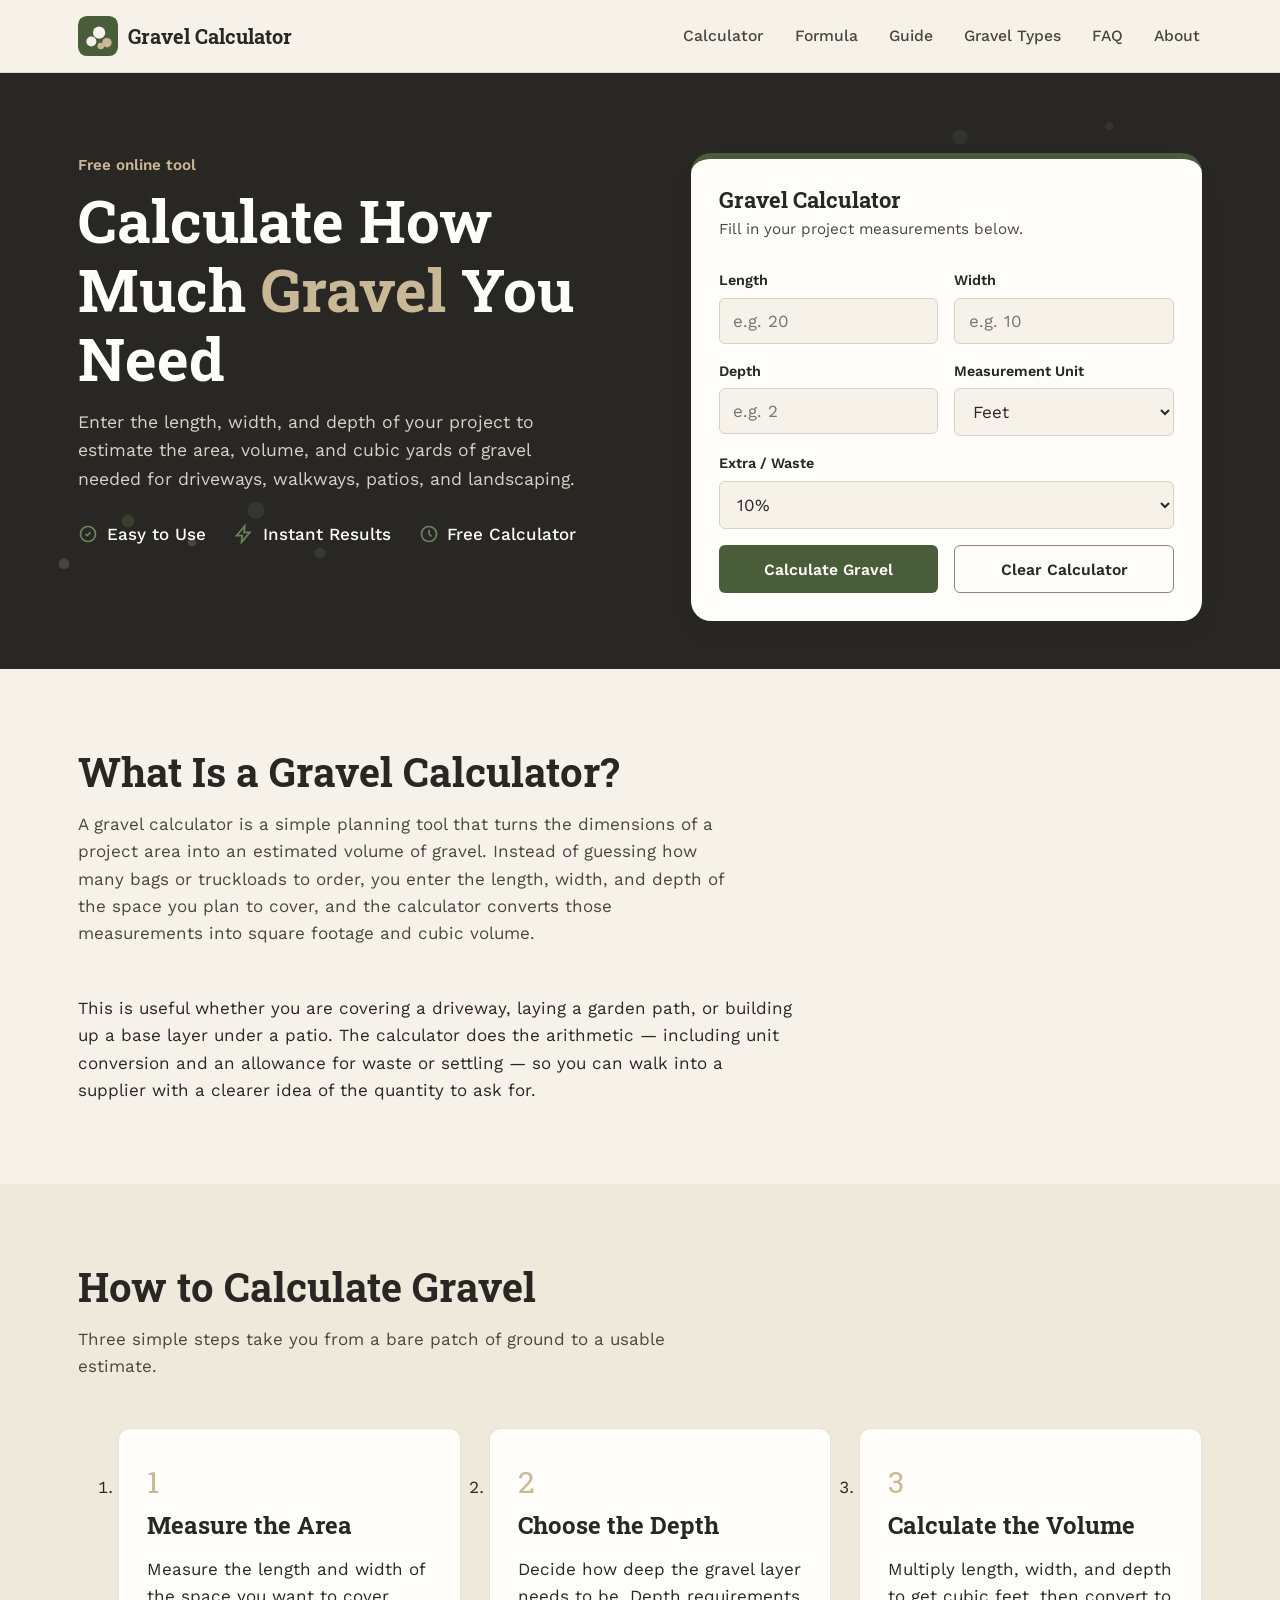
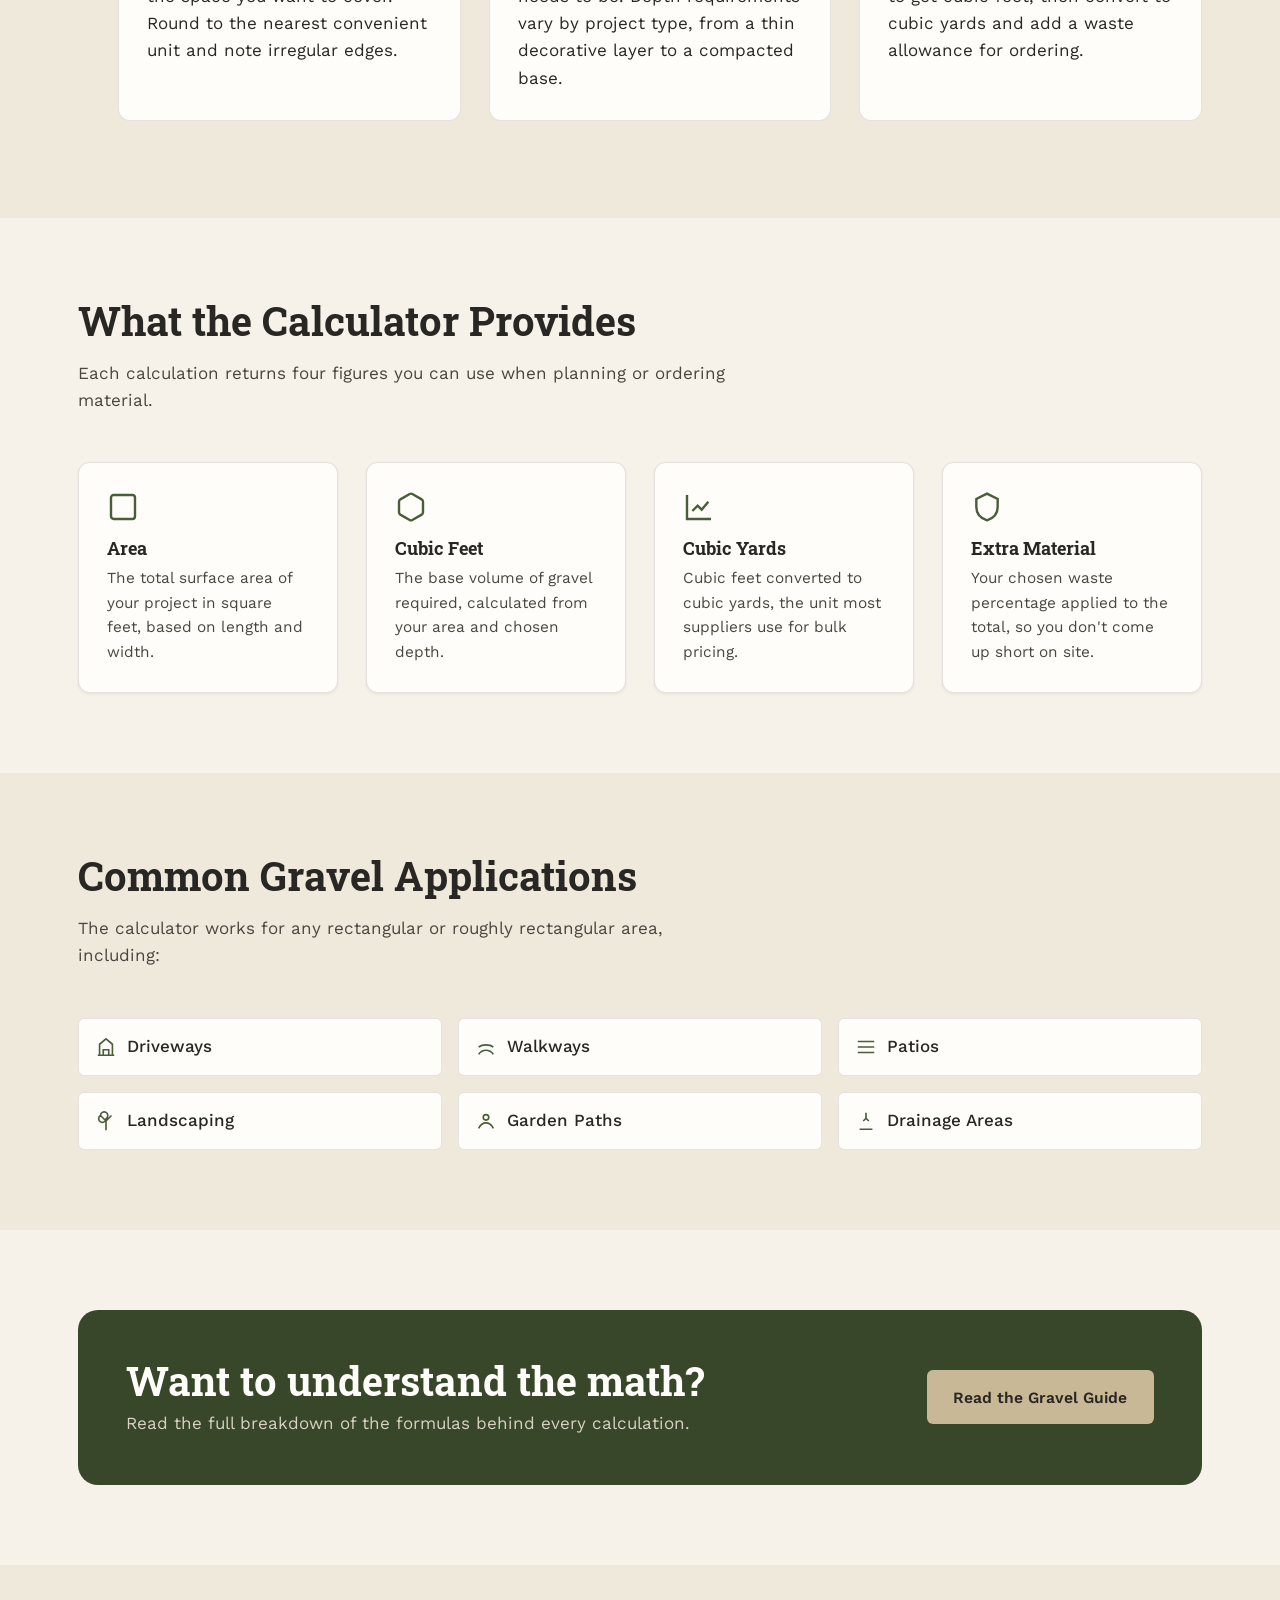
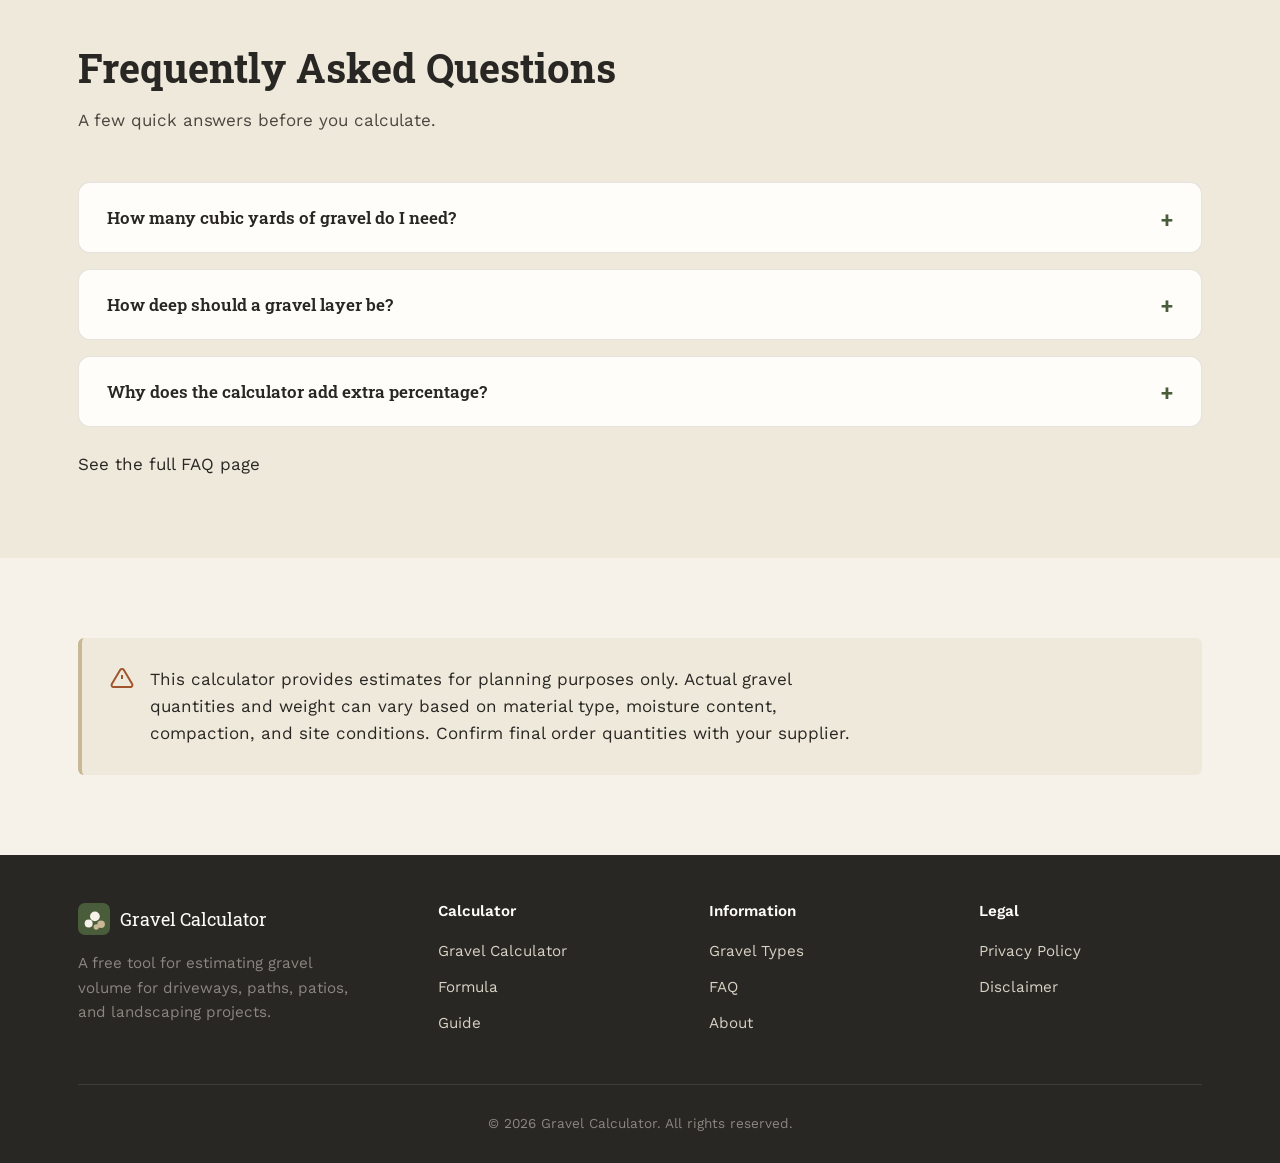
==== index.html @ 1d18faf7 "Fix website deployment" ====
<!DOCTYPE html>
<html lang="en">
<head>
  <meta charset="UTF-8">
  <meta name="viewport" content="width=device-width, initial-scale=1.0">
  <title>Gravel Calculator — Estimate Gravel Volume for Any Project</title>
  <meta name="description" content="Free online gravel calculator. Enter length, width, and depth to estimate area, cubic feet, and cubic yards of gravel needed for driveways, paths, and patios.">
  <meta name="robots" content="index, follow">
  <link rel="canonical" href="https://YOURDOMAIN.com/">
  <link rel="icon" type="image/svg+xml" href="assets/favicon.svg">
  <link rel="icon" type="image/png" href="assets/favicon.png">
  <meta property="og:type" content="website">
  <meta property="og:title" content="Gravel Calculator — Estimate Gravel Volume for Any Project">
  <meta property="og:description" content="Free online gravel calculator. Estimate area, cubic feet, and cubic yards of gravel needed for your project in seconds.">
  <meta property="og:url" content="https://YOURDOMAIN.com/">
  <link rel="preconnect" href="https://fonts.googleapis.com">
  <link href="https://fonts.googleapis.com/css2?family=Roboto+Slab:wght@400;700&family=Work+Sans:wght@400;500;600;700&display=swap" rel="stylesheet">
  <link rel="stylesheet" href="style.css">
</head>
<body>
  <a class="skip-link" href="#main">Skip to content</a>

  <header class="site-header">
    <div class="container">
      <a class="brand" href="index.html">
        <img src="assets/logo.svg" alt="" width="40" height="40">
        Gravel Calculator
      </a>
      <button class="nav-toggle" type="button" aria-expanded="false" aria-controls="main-nav" aria-label="Toggle navigation menu">
        <svg viewBox="0 0 24 24" fill="none" stroke="currentColor" stroke-width="2" stroke-linecap="round"><line x1="3" y1="6" x2="21" y2="6"/><line x1="3" y1="12" x2="21" y2="12"/><line x1="3" y1="18" x2="21" y2="18"/></svg>
      </button>
      <nav class="main-nav" id="main-nav" aria-label="Primary">
        <ul>
          <li><a href="index.html#calculator">Calculator</a></li>
          <li><a href="gravel-formula.html">Formula</a></li>
          <li><a href="gravel-guide.html">Guide</a></li>
          <li><a href="gravel-types.html">Gravel Types</a></li>
          <li><a href="faq.html">FAQ</a></li>
          <li><a href="about.html">About</a></li>
        </ul>
      </nav>
    </div>
  </header>

  <main id="main">
    <section class="hero" id="calculator">
      <svg class="hero-texture" viewBox="0 0 1200 500" preserveAspectRatio="xMidYMid slice" aria-hidden="true">
        <circle cx="120" cy="420" r="6" fill="#6d8459" opacity="0.5"/>
        <circle cx="180" cy="440" r="4" fill="#c9b896" opacity="0.4"/>
        <circle cx="240" cy="410" r="8" fill="#6d8459" opacity="0.35"/>
        <circle cx="60" cy="460" r="5" fill="#c9b896" opacity="0.4"/>
        <circle cx="300" cy="450" r="5" fill="#6d8459" opacity="0.4"/>
        <circle cx="900" cy="60" r="7" fill="#6d8459" opacity="0.3"/>
        <circle cx="960" cy="90" r="5" fill="#c9b896" opacity="0.35"/>
        <circle cx="1040" cy="50" r="4" fill="#6d8459" opacity="0.3"/>
        <circle cx="1100" cy="100" r="6" fill="#c9b896" opacity="0.3"/>
      </svg>
      <div class="container">
        <div class="hero-content">
          <p class="hero-eyebrow">Free online tool</p>
          <h1>Calculate How Much <span>Gravel</span> You Need</h1>
          <p class="hero-lede">Enter the length, width, and depth of your project to estimate the area, volume, and cubic yards of gravel needed for driveways, walkways, patios, and landscaping.</p>
          <ul class="hero-benefits">
            <li><svg viewBox="0 0 24 24" fill="none" stroke="currentColor" stroke-width="2"><path d="M9 12l2 2 4-4"/><circle cx="12" cy="12" r="9"/></svg> Easy to Use</li>
            <li><svg viewBox="0 0 24 24" fill="none" stroke="currentColor" stroke-width="2"><path d="M13 2 3 14h7l-1 8 10-12h-7l1-8z"/></svg> Instant Results</li>
            <li><svg viewBox="0 0 24 24" fill="none" stroke="currentColor" stroke-width="2"><circle cx="12" cy="12" r="9"/><path d="M12 7v5l3 3"/></svg> Free Calculator</li>
          </ul>
        </div>

        <div class="calc-card">
          <h2>Gravel Calculator</h2>
          <p class="calc-sub">Fill in your project measurements below.</p>
          <form id="gravel-calculator-form" novalidate>
            <div class="field-row">
              <div class="field">
                <label for="length">Length</label>
                <input type="number" id="length" name="length" step="any" min="0" placeholder="e.g. 20" required>
              </div>
              <div class="field">
                <label for="width">Width</label>
                <input type="number" id="width" name="width" step="any" min="0" placeholder="e.g. 10" required>
              </div>
            </div>
            <div class="field-row">
              <div class="field">
                <label for="depth">Depth</label>
                <input type="number" id="depth" name="depth" step="any" min="0" placeholder="e.g. 2" required>
              </div>
              <div class="field">
                <label for="unit">Measurement Unit</label>
                <select id="unit" name="unit">
                  <option value="feet">Feet</option>
                  <option value="meters">Meters</option>
                  <option value="inches">Inches</option>
                  <option value="centimeters">Centimeters</option>
                </select>
              </div>
            </div>
            <div class="field">
              <label for="waste">Extra / Waste</label>
              <select id="waste" name="waste">
                <option value="0">0%</option>
                <option value="5">5%</option>
                <option value="10" selected>10%</option>
                <option value="15">15%</option>
                <option value="20">20%</option>
              </select>
            </div>

            <div class="calc-actions">
              <button type="submit" class="btn btn-primary">Calculate Gravel</button>
              <button type="button" id="calc-reset" class="btn btn-secondary">Clear Calculator</button>
            </div>

            <p class="calc-error" id="calc-error" role="alert" hidden></p>

            <div class="calc-results" id="calc-results" hidden>
              <div class="results-grid">
                <div class="result-item">
                  <span class="result-label">Area</span>
                  <span class="result-value" id="result-area">—</span>
                </div>
                <div class="result-item">
                  <span class="result-label">Cubic Feet (adjusted)</span>
                  <span class="result-value" id="result-cubic-feet">—</span>
                </div>
                <div class="result-item">
                  <span class="result-label">Cubic Yards (adjusted)</span>
                  <span class="result-value" id="result-cubic-yards">—</span>
                </div>
                <div class="result-item">
                  <span class="result-label">Extra Added</span>
                  <span class="result-value" id="result-waste">—</span>
                </div>
              </div>
              <p class="calc-note">These figures are estimates. Actual gravel volume and weight vary by material type, moisture, and compaction. Depth conversions use the depth value entered above.</p>
            </div>
          </form>
        </div>
      </div>
    </section>

    <section class="section">
      <div class="container">
        <div class="section-head">
          <h2>What Is a Gravel Calculator?</h2>
          <p>A gravel calculator is a simple planning tool that turns the dimensions of a project area into an estimated volume of gravel. Instead of guessing how many bags or truckloads to order, you enter the length, width, and depth of the space you plan to cover, and the calculator converts those measurements into square footage and cubic volume.</p>
        </div>
        <p>This is useful whether you are covering a driveway, laying a garden path, or building up a base layer under a patio. The calculator does the arithmetic — including unit conversion and an allowance for waste or settling — so you can walk into a supplier with a clearer idea of the quantity to ask for.</p>
      </div>
    </section>

    <section class="section section-alt">
      <div class="container">
        <div class="section-head">
          <h2>How to Calculate Gravel</h2>
          <p>Three simple steps take you from a bare patch of ground to a usable estimate.</p>
        </div>
        <ol class="steps-list">
          <li class="step-item">
            <span class="step-number">1</span>
            <h3>Measure the Area</h3>
            <p>Measure the length and width of the space you want to cover. Round to the nearest convenient unit and note irregular edges.</p>
          </li>
          <li class="step-item">
            <span class="step-number">2</span>
            <h3>Choose the Depth</h3>
            <p>Decide how deep the gravel layer needs to be. Depth requirements vary by project type, from a thin decorative layer to a compacted base.</p>
          </li>
          <li class="step-item">
            <span class="step-number">3</span>
            <h3>Calculate the Volume</h3>
            <p>Multiply length, width, and depth to get cubic feet, then convert to cubic yards and add a waste allowance for ordering.</p>
          </li>
        </ol>
      </div>
    </section>

    <section class="section">
      <div class="container">
        <div class="section-head">
          <h2>What the Calculator Provides</h2>
          <p>Each calculation returns four figures you can use when planning or ordering material.</p>
        </div>
        <div class="card-grid">
          <div class="info-card">
            <svg viewBox="0 0 24 24" fill="none" stroke="currentColor" stroke-width="1.8"><rect x="3" y="3" width="18" height="18" rx="2"/></svg>
            <h3>Area</h3>
            <p>The total surface area of your project in square feet, based on length and width.</p>
          </div>
          <div class="info-card">
            <svg viewBox="0 0 24 24" fill="none" stroke="currentColor" stroke-width="1.8"><path d="M21 16V8a2 2 0 0 0-1-1.73l-7-4a2 2 0 0 0-2 0l-7 4A2 2 0 0 0 3 8v8a2 2 0 0 0 1 1.73l7 4a2 2 0 0 0 2 0l7-4A2 2 0 0 0 21 16z"/></svg>
            <h3>Cubic Feet</h3>
            <p>The base volume of gravel required, calculated from your area and chosen depth.</p>
          </div>
          <div class="info-card">
            <svg viewBox="0 0 24 24" fill="none" stroke="currentColor" stroke-width="1.8"><path d="M3 3v18h18"/><path d="M7 15l4-4 3 3 5-6"/></svg>
            <h3>Cubic Yards</h3>
            <p>Cubic feet converted to cubic yards, the unit most suppliers use for bulk pricing.</p>
          </div>
          <div class="info-card">
            <svg viewBox="0 0 24 24" fill="none" stroke="currentColor" stroke-width="1.8"><path d="M12 2 4 6v6c0 5 3.5 8.5 8 10 4.5-1.5 8-5 8-10V6l-8-4z"/></svg>
            <h3>Extra Material</h3>
            <p>Your chosen waste percentage applied to the total, so you don't come up short on site.</p>
          </div>
        </div>
      </div>
    </section>

    <section class="section section-alt">
      <div class="container">
        <div class="section-head">
          <h2>Common Gravel Applications</h2>
          <p>The calculator works for any rectangular or roughly rectangular area, including:</p>
        </div>
        <ul class="applications-list">
          <li><svg viewBox="0 0 24 24" fill="none" stroke="currentColor" stroke-width="1.8"><path d="M3 21h18M5 21V9l7-6 7 6v12M9 21v-6h6v6"/></svg> Driveways</li>
          <li><svg viewBox="0 0 24 24" fill="none" stroke="currentColor" stroke-width="1.8"><path d="M4 20c4-6 12-6 16 0M4 12c4-3 12-3 16 0"/></svg> Walkways</li>
          <li><svg viewBox="0 0 24 24" fill="none" stroke="currentColor" stroke-width="1.8"><path d="M3 12h18M3 6h18M3 18h18"/></svg> Patios</li>
          <li><svg viewBox="0 0 24 24" fill="none" stroke="currentColor" stroke-width="1.8"><path d="M12 22V12M12 12 6 6M12 12l6-6M6 6a4 4 0 1 1 6 3.5A4 4 0 1 1 6 6z"/></svg> Landscaping</li>
          <li><svg viewBox="0 0 24 24" fill="none" stroke="currentColor" stroke-width="1.8"><path d="M4 20c4-8 12-8 16 0"/><circle cx="12" cy="8" r="3"/></svg> Garden Paths</li>
          <li><svg viewBox="0 0 24 24" fill="none" stroke="currentColor" stroke-width="1.8"><path d="M12 3v6m0 0-3 3m3-3 3 3M5 21h14"/></svg> Drainage Areas</li>
        </ul>
      </div>
    </section>

    <section class="section">
      <div class="container">
        <div class="cta-banner">
          <div>
            <h2>Want to understand the math?</h2>
            <p>Read the full breakdown of the formulas behind every calculation.</p>
          </div>
          <a class="btn btn-primary" href="gravel-guide.html">Read the Gravel Guide</a>
        </div>
      </div>
    </section>

    <section class="section section-alt">
      <div class="container">
        <div class="section-head">
          <h2>Frequently Asked Questions</h2>
          <p>A few quick answers before you calculate.</p>
        </div>
        <div class="faq-list">
          <details class="faq-item">
            <summary>How many cubic yards of gravel do I need?</summary>
            <p>Multiply the length, width, and depth of your area in feet to get cubic feet, then divide by 27. The calculator above does this automatically.</p>
          </details>
          <details class="faq-item">
            <summary>How deep should a gravel layer be?</summary>
            <p>Depth depends on the project — decorative beds are often shallow, while driveways and bases are typically deeper. Enter your planned depth into the calculator.</p>
          </details>
          <details class="faq-item">
            <summary>Why does the calculator add extra percentage?</summary>
            <p>Gravel settles and compacts over time, and some material is lost during spreading. A waste allowance helps you avoid ordering short.</p>
          </details>
        </div>
        <p style="margin-top:1.5rem;"><a href="faq.html">See the full FAQ page</a></p>
      </div>
    </section>

    <section class="section">
      <div class="container">
        <div class="notice">
          <svg viewBox="0 0 24 24" fill="none" stroke="currentColor" stroke-width="2"><path d="M12 9v4m0 4h.01M10.29 3.86 1.82 18a2 2 0 0 0 1.71 3h16.94a2 2 0 0 0 1.71-3L13.71 3.86a2 2 0 0 0-3.42 0z"/></svg>
          <p>This calculator provides estimates for planning purposes only. Actual gravel quantities and weight can vary based on material type, moisture content, compaction, and site conditions. Confirm final order quantities with your supplier.</p>
        </div>
      </div>
    </section>
  </main>

  <footer class="site-footer">
    <div class="container">
      <div class="footer-grid">
        <div>
          <a class="footer-brand" href="index.html">
            <img src="assets/logo.svg" alt="" width="32" height="32">
            Gravel Calculator
          </a>
          <p class="footer-desc">A free tool for estimating gravel volume for driveways, paths, patios, and landscaping projects.</p>
        </div>
        <div class="footer-col">
          <h4>Calculator</h4>
          <ul>
            <li><a href="index.html#calculator">Gravel Calculator</a></li>
            <li><a href="gravel-formula.html">Formula</a></li>
            <li><a href="gravel-guide.html">Guide</a></li>
          </ul>
        </div>
        <div class="footer-col">
          <h4>Information</h4>
          <ul>
            <li><a href="gravel-types.html">Gravel Types</a></li>
            <li><a href="faq.html">FAQ</a></li>
            <li><a href="about.html">About</a></li>
          </ul>
        </div>
        <div class="footer-col">
          <h4>Legal</h4>
          <ul>
            <li><a href="privacy.html">Privacy Policy</a></li>
            <li><a href="disclaimer.html">Disclaimer</a></li>
          </ul>
        </div>
      </div>
      <div class="footer-bottom">
        &copy; <span id="current-year">2026</span> Gravel Calculator. All rights reserved.
      </div>
    </div>
  </footer>

  <script src="script.js"></script>
</body>
</html>
---- style.css ----
/* ==========================================================================
   Gravel Calculator — Design System & Styles
   ========================================================================== */

:root {
  /* Color */
  --color-ink: #292724;
  --color-ink-soft: #4a463f;
  --color-moss: #4a5d3a;
  --color-moss-dark: #384629;
  --color-moss-light: #6d8459;
  --color-cream: #f6f2e9;
  --color-cream-dim: #efe9db;
  --color-stone: #8b8680;
  --color-stone-light: #d8d2c4;
  --color-taupe: #c9b896;
  --color-rust: #a1552c;
  --color-white: #fffdf9;

  /* Typography */
  --font-display: "Roboto Slab", Georgia, "Times New Roman", serif;
  --font-body: "Work Sans", -apple-system, BlinkMacSystemFont, "Segoe UI", sans-serif;

  --fs-h1: clamp(2.25rem, 4vw + 1rem, 3.75rem);
  --fs-h2: clamp(1.75rem, 2.2vw + 1rem, 2.5rem);
  --fs-h3: clamp(1.25rem, 1vw + 1rem, 1.5rem);
  --fs-body: 1.0625rem;
  --fs-small: 0.9rem;

  /* Spacing */
  --space-xs: 0.5rem;
  --space-sm: 1rem;
  --space-md: 1.75rem;
  --space-lg: 3rem;
  --space-xl: 5rem;

  /* Shape */
  --radius-sm: 6px;
  --radius-md: 12px;
  --radius-lg: 20px;

  /* Shadow */
  --shadow-card: 0 1px 2px rgba(41, 39, 36, 0.06), 0 12px 28px -12px rgba(41, 39, 36, 0.18);
  --shadow-soft: 0 1px 3px rgba(41, 39, 36, 0.08);

  /* Layout */
  --content-width: 1180px;
  --border-hairline: 1px solid rgba(41, 39, 36, 0.12);
}

/* ---------- Reset ---------- */
*, *::before, *::after { box-sizing: border-box; }
html { scroll-behavior: smooth; }
body {
  margin: 0;
  font-family: var(--font-body);
  font-size: var(--fs-body);
  line-height: 1.6;
  color: var(--color-ink);
  background: var(--color-cream);
  -webkit-font-smoothing: antialiased;
}
img { max-width: 100%; display: block; }
a { color: inherit; text-decoration: none; }
ul { margin: 0; padding: 0; list-style: none; }
button { font-family: inherit; cursor: pointer; }
input, select { font-family: inherit; font-size: inherit; }

h1, h2, h3, h4 {
  font-family: var(--font-display);
  color: var(--color-ink);
  line-height: 1.15;
  margin: 0 0 var(--space-sm);
  font-weight: 700;
}
h1 { font-size: var(--fs-h1); }
h2 { font-size: var(--fs-h2); }
h3 { font-size: var(--fs-h3); }
p { margin: 0 0 var(--space-sm); max-width: 65ch; }
p:last-child { margin-bottom: 0; }

:focus-visible {
  outline: 3px solid var(--color-moss);
  outline-offset: 2px;
  border-radius: 4px;
}

.container {
  width: 100%;
  max-width: var(--content-width);
  margin: 0 auto;
  padding: 0 var(--space-md);
}

.visually-hidden {
  position: absolute;
  width: 1px; height: 1px;
  overflow: hidden;
  clip: rect(0 0 0 0);
  white-space: nowrap;
}

.skip-link {
  position: absolute;
  left: -999px;
  top: 0;
  background: var(--color-moss);
  color: var(--color-white);
  padding: 0.75rem 1.25rem;
  z-index: 200;
  border-radius: 0 0 var(--radius-sm) 0;
}
.skip-link:focus { left: 0; }

/* ---------- Buttons ---------- */
.btn {
  display: inline-flex;
  align-items: center;
  justify-content: center;
  gap: 0.5rem;
  padding: 0.85rem 1.6rem;
  border-radius: var(--radius-sm);
  font-weight: 600;
  font-size: 0.98rem;
  border: 1px solid transparent;
  transition: transform 0.15s ease, background-color 0.15s ease, border-color 0.15s ease;
}
.btn-primary {
  background: var(--color-moss);
  color: var(--color-white);
}
.btn-primary:hover { background: var(--color-moss-dark); }
.btn-secondary {
  background: transparent;
  color: var(--color-ink);
  border-color: var(--color-stone);
}
.btn-secondary:hover { border-color: var(--color-ink); background: rgba(41,39,36,0.04); }
.btn-block { width: 100%; }

/* ---------- Header ---------- */
.site-header {
  position: sticky;
  top: 0;
  z-index: 100;
  background: var(--color-cream);
  border-bottom: var(--border-hairline);
}
.site-header .container {
  display: flex;
  align-items: center;
  justify-content: space-between;
  padding-top: 1rem;
  padding-bottom: 1rem;
}
.brand {
  display: flex;
  align-items: center;
  gap: 0.65rem;
  font-family: var(--font-display);
  font-size: 1.25rem;
  font-weight: 700;
  color: var(--color-ink);
}
.brand img { width: 40px; height: 40px; }

.main-nav ul {
  display: flex;
  gap: var(--space-md);
}
.main-nav a {
  font-weight: 500;
  font-size: 0.98rem;
  color: var(--color-ink-soft);
  padding: 0.4rem 0.1rem;
  border-bottom: 2px solid transparent;
  transition: border-color 0.15s ease, color 0.15s ease;
}
.main-nav a:hover,
.main-nav a[aria-current="page"] {
  color: var(--color-ink);
  border-bottom-color: var(--color-moss);
}

.nav-toggle {
  display: none;
  background: transparent;
  border: none;
  padding: 0.5rem;
  color: var(--color-ink);
}
.nav-toggle svg { width: 26px; height: 26px; }

@media (max-width: 860px) {
  .nav-toggle { display: inline-flex; }
  .main-nav {
    position: absolute;
    top: 100%;
    left: 0;
    right: 0;
    background: var(--color-white);
    border-bottom: var(--border-hairline);
    max-height: 0;
    overflow: hidden;
    transition: max-height 0.25s ease;
  }
  .main-nav.is-open { max-height: 420px; }
  .main-nav ul {
    flex-direction: column;
    padding: var(--space-sm) var(--space-md) var(--space-md);
    gap: var(--space-sm);
  }
}

/* ---------- Hero ---------- */
.hero {
  position: relative;
  overflow: hidden;
  background: var(--color-ink);
  color: var(--color-white);
  padding: var(--space-xl) 0 var(--space-lg);
}
.hero-texture {
  position: absolute;
  inset: 0;
  opacity: 0.5;
  pointer-events: none;
}
.hero .container {
  position: relative;
  display: grid;
  grid-template-columns: 1.05fr 0.95fr;
  gap: var(--space-lg);
  align-items: start;
}
.hero-eyebrow {
  color: var(--color-taupe);
  font-weight: 600;
  font-size: 0.95rem;
  margin-bottom: var(--space-xs);
}
.hero h1 { color: var(--color-white); }
.hero h1 span { color: var(--color-taupe); }
.hero-lede {
  color: var(--color-stone-light);
  font-size: 1.1rem;
  max-width: 46ch;
}
.hero-benefits {
  display: flex;
  flex-wrap: wrap;
  gap: var(--space-md);
  margin-top: var(--space-md);
  padding: 0;
}
.hero-benefits li {
  display: flex;
  align-items: center;
  gap: 0.55rem;
  font-weight: 500;
  color: var(--color-white);
}
.hero-benefits svg { width: 20px; height: 20px; flex-shrink: 0; color: var(--color-moss-light); }

/* ---------- Calculator Card ---------- */
.calc-card {
  background: var(--color-white);
  color: var(--color-ink);
  border-radius: var(--radius-lg);
  box-shadow: var(--shadow-card);
  padding: var(--space-md);
  border-top: 6px solid var(--color-moss);
}
.calc-card h2 {
  font-size: 1.4rem;
  margin-bottom: 0.25rem;
}
.calc-sub {
  color: var(--color-ink-soft);
  font-size: 0.95rem;
  margin-bottom: var(--space-md);
}
.field-row {
  display: grid;
  grid-template-columns: 1fr 1fr;
  gap: var(--space-sm);
}
.field {
  margin-bottom: var(--space-sm);
}
.field label {
  display: block;
  font-weight: 600;
  font-size: 0.9rem;
  margin-bottom: 0.35rem;
  color: var(--color-ink);
}
.field input,
.field select {
  width: 100%;
  padding: 0.75rem 0.85rem;
  border: 1px solid var(--color-stone-light);
  border-radius: var(--radius-sm);
  background: var(--color-cream);
  color: var(--color-ink);
}
.field input:focus,
.field select:focus {
  border-color: var(--color-moss);
}
.calc-actions {
  display: flex;
  gap: var(--space-sm);
  margin-top: var(--space-sm);
}
.calc-actions .btn { flex: 1; }

.calc-error {
  background: rgba(161, 85, 44, 0.1);
  border: 1px solid rgba(161, 85, 44, 0.35);
  color: var(--color-rust);
  padding: 0.85rem 1rem;
  border-radius: var(--radius-sm);
  font-size: 0.92rem;
  margin-top: var(--space-sm);
}
.calc-error[hidden] { display: none; }

.calc-results {
  margin-top: var(--space-md);
  padding-top: var(--space-md);
  border-top: var(--border-hairline);
}
.calc-results[hidden] { display: none; }
.results-grid {
  display: grid;
  grid-template-columns: repeat(2, 1fr);
  gap: var(--space-sm);
}
.result-item {
  background: var(--color-cream);
  border-radius: var(--radius-sm);
  padding: var(--space-sm);
}
.result-item .result-label {
  display: block;
  font-size: 0.82rem;
  color: var(--color-ink-soft);
  font-weight: 600;
  margin-bottom: 0.2rem;
}
.result-item .result-value {
  font-family: var(--font-display);
  font-size: 1.4rem;
  color: var(--color-moss-dark);
}
.calc-note {
  font-size: 0.85rem;
  color: var(--color-ink-soft);
  margin-top: var(--space-sm);
}

@media (max-width: 980px) {
  .hero .container { grid-template-columns: 1fr; }
}
@media (max-width: 480px) {
  .field-row { grid-template-columns: 1fr; }
  .results-grid { grid-template-columns: 1fr; }
  .calc-actions { flex-direction: column; }
}

/* ---------- Sections ---------- */
.section {
  padding: var(--space-xl) 0;
}
.section-alt {
  background: var(--color-cream-dim);
}
.section-head {
  max-width: 60ch;
  margin-bottom: var(--space-lg);
}
.section-head p { color: var(--color-ink-soft); }

/* Steps */
.steps-list {
  display: grid;
  grid-template-columns: repeat(3, 1fr);
  gap: var(--space-md);
  counter-reset: step;
}
.step-item {
  background: var(--color-white);
  border-radius: var(--radius-md);
  padding: var(--space-md);
  border: var(--border-hairline);
}
.step-item .step-number {
  font-family: var(--font-display);
  font-size: 1.9rem;
  color: var(--color-taupe);
  display: block;
  margin-bottom: 0.4rem;
}

/* Feature / output cards */
.card-grid {
  display: grid;
  grid-template-columns: repeat(4, 1fr);
  gap: var(--space-md);
}
.card-grid.cols-3 { grid-template-columns: repeat(3, 1fr); }
.card-grid.cols-2 { grid-template-columns: repeat(2, 1fr); }
.info-card {
  background: var(--color-white);
  border-radius: var(--radius-md);
  padding: var(--space-md);
  box-shadow: var(--shadow-soft);
  border: var(--border-hairline);
}
.info-card h3 { font-size: 1.1rem; margin-bottom: 0.4rem; }
.info-card p { color: var(--color-ink-soft); font-size: 0.96rem; }
.info-card svg { width: 32px; height: 32px; color: var(--color-moss); margin-bottom: var(--space-xs); }

/* Applications list */
.applications-list {
  display: grid;
  grid-template-columns: repeat(3, 1fr);
  gap: var(--space-sm);
}
.applications-list li {
  display: flex;
  align-items: center;
  gap: 0.6rem;
  background: var(--color-white);
  border-radius: var(--radius-sm);
  padding: 0.9rem 1rem;
  border: var(--border-hairline);
  font-weight: 500;
}
.applications-list svg { width: 22px; height: 22px; color: var(--color-moss); flex-shrink: 0; }

/* CTA banner */
.cta-banner {
  background: var(--color-moss-dark);
  color: var(--color-white);
  border-radius: var(--radius-lg);
  padding: var(--space-lg);
  display: flex;
  align-items: center;
  justify-content: space-between;
  gap: var(--space-md);
  flex-wrap: wrap;
}
.cta-banner h2 { color: var(--color-white); margin-bottom: 0.4rem; }
.cta-banner p { color: var(--color-stone-light); }
.cta-banner .btn-primary { background: var(--color-taupe); color: var(--color-ink); }
.cta-banner .btn-primary:hover { background: var(--color-white); }

/* FAQ */
.faq-list { display: flex; flex-direction: column; gap: var(--space-sm); }
.faq-item {
  background: var(--color-white);
  border: var(--border-hairline);
  border-radius: var(--radius-md);
  padding: 0.4rem var(--space-md);
}
.faq-item summary {
  cursor: pointer;
  font-weight: 600;
  font-family: var(--font-display);
  padding: 0.9rem 0;
  list-style: none;
  position: relative;
  padding-right: 2rem;
}
.faq-item summary::-webkit-details-marker { display: none; }
.faq-item summary::after {
  content: "+";
  position: absolute;
  right: 0;
  top: 0.75rem;
  font-size: 1.4rem;
  color: var(--color-moss);
}
.faq-item[open] summary::after { content: "\2212"; }
.faq-item p { padding-bottom: var(--space-sm); color: var(--color-ink-soft); }

/* Formula boxes */
.formula-box {
  background: var(--color-ink);
  color: var(--color-white);
  border-radius: var(--radius-md);
  padding: var(--space-md) var(--space-lg);
  font-family: var(--font-display);
  font-size: 1.25rem;
  text-align: center;
  margin: var(--space-sm) 0 var(--space-md);
  border-left: 6px solid var(--color-taupe);
}
.formula-box small {
  display: block;
  font-family: var(--font-body);
  font-size: 0.8rem;
  color: var(--color-stone-light);
  margin-top: 0.4rem;
  font-weight: 400;
}
.example-box {
  background: var(--color-cream-dim);
  border: var(--border-hairline);
  border-radius: var(--radius-md);
  padding: var(--space-md);
}
.example-box h3 { margin-bottom: var(--space-xs); }
.example-box ul { margin: var(--space-xs) 0; }
.example-box li { padding: 0.25rem 0; border-bottom: 1px dashed var(--color-stone-light); }
.example-box li:last-child { border-bottom: none; }

/* Gravel types */
.type-card {
  background: var(--color-white);
  border-radius: var(--radius-md);
  padding: var(--space-md);
  border: var(--border-hairline);
  display: grid;
  grid-template-columns: 84px 1fr;
  gap: var(--space-md);
  align-items: start;
  margin-bottom: var(--space-md);
}
.type-card .type-icon {
  width: 84px;
  height: 84px;
  border-radius: var(--radius-md);
  background: var(--color-cream-dim);
  display: flex;
  align-items: center;
  justify-content: center;
}
.type-icon svg { width: 46px; height: 46px; color: var(--color-moss); }
.type-card dl { margin-top: var(--space-xs); }
.type-card dt { font-weight: 600; font-size: 0.85rem; color: var(--color-moss-dark); margin-top: 0.5rem; }
.type-card dd { margin: 0.15rem 0 0; color: var(--color-ink-soft); }

@media (max-width: 860px) {
  .card-grid, .card-grid.cols-3 { grid-template-columns: repeat(2, 1fr); }
  .steps-list { grid-template-columns: 1fr; }
  .applications-list { grid-template-columns: 1fr 1fr; }
  .type-card { grid-template-columns: 1fr; }
  .type-card .type-icon { width: 60px; height: 60px; }
}
@media (max-width: 560px) {
  .card-grid, .card-grid.cols-3, .card-grid.cols-2 { grid-template-columns: 1fr; }
  .applications-list { grid-template-columns: 1fr; }
  .cta-banner { flex-direction: column; align-items: flex-start; }
}

/* Notice / callout */
.notice {
  display: flex;
  gap: var(--space-sm);
  background: var(--color-cream-dim);
  border-left: 4px solid var(--color-taupe);
  border-radius: var(--radius-sm);
  padding: var(--space-md);
}
.notice svg { width: 24px; height: 24px; flex-shrink: 0; color: var(--color-rust); }

/* Simple page content (about/privacy/disclaimer) */
.prose-page .container { max-width: 820px; }
.prose-page h2 { margin-top: var(--space-lg); }
.prose-page ul { margin: var(--space-sm) 0; padding-left: 1.25rem; list-style: disc; }
.prose-page li { margin-bottom: 0.4rem; }

/* Breadcrumb-ish page intro */
.page-intro {
  background: var(--color-ink);
  color: var(--color-white);
  padding: var(--space-lg) 0 var(--space-lg);
}
.page-intro h1 { color: var(--color-white); }
.page-intro p { color: var(--color-stone-light); font-size: 1.05rem; }

/* ---------- Footer ---------- */
.site-footer {
  background: var(--color-ink);
  color: var(--color-stone-light);
  padding: var(--space-lg) 0 var(--space-md);
}
.footer-grid {
  display: grid;
  grid-template-columns: 1.4fr 1fr 1fr 1fr;
  gap: var(--space-lg);
}
.footer-brand {
  display: flex;
  align-items: center;
  gap: 0.6rem;
  font-family: var(--font-display);
  font-size: 1.15rem;
  color: var(--color-white);
  margin-bottom: var(--space-sm);
}
.footer-brand img { width: 32px; height: 32px; }
.footer-desc { color: var(--color-stone); font-size: 0.95rem; max-width: 32ch; }
.footer-col h4 {
  color: var(--color-white);
  font-size: 0.95rem;
  margin-bottom: var(--space-sm);
  font-family: var(--font-body);
  font-weight: 600;
}
.footer-col ul { display: flex; flex-direction: column; gap: 0.55rem; }
.footer-col a { color: var(--color-stone-light); font-size: 0.95rem; }
.footer-col a:hover { color: var(--color-taupe); }
.footer-bottom {
  margin-top: var(--space-lg);
  padding-top: var(--space-md);
  border-top: 1px solid rgba(255,255,255,0.1);
  font-size: 0.85rem;
  color: var(--color-stone);
  text-align: center;
}

@media (max-width: 860px) {
  .footer-grid { grid-template-columns: 1fr 1fr; }
}
@media (max-width: 480px) {
  .footer-grid { grid-template-columns: 1fr; }
}

@media (prefers-reduced-motion: reduce) {
  * { transition: none !important; scroll-behavior: auto !important; }
}
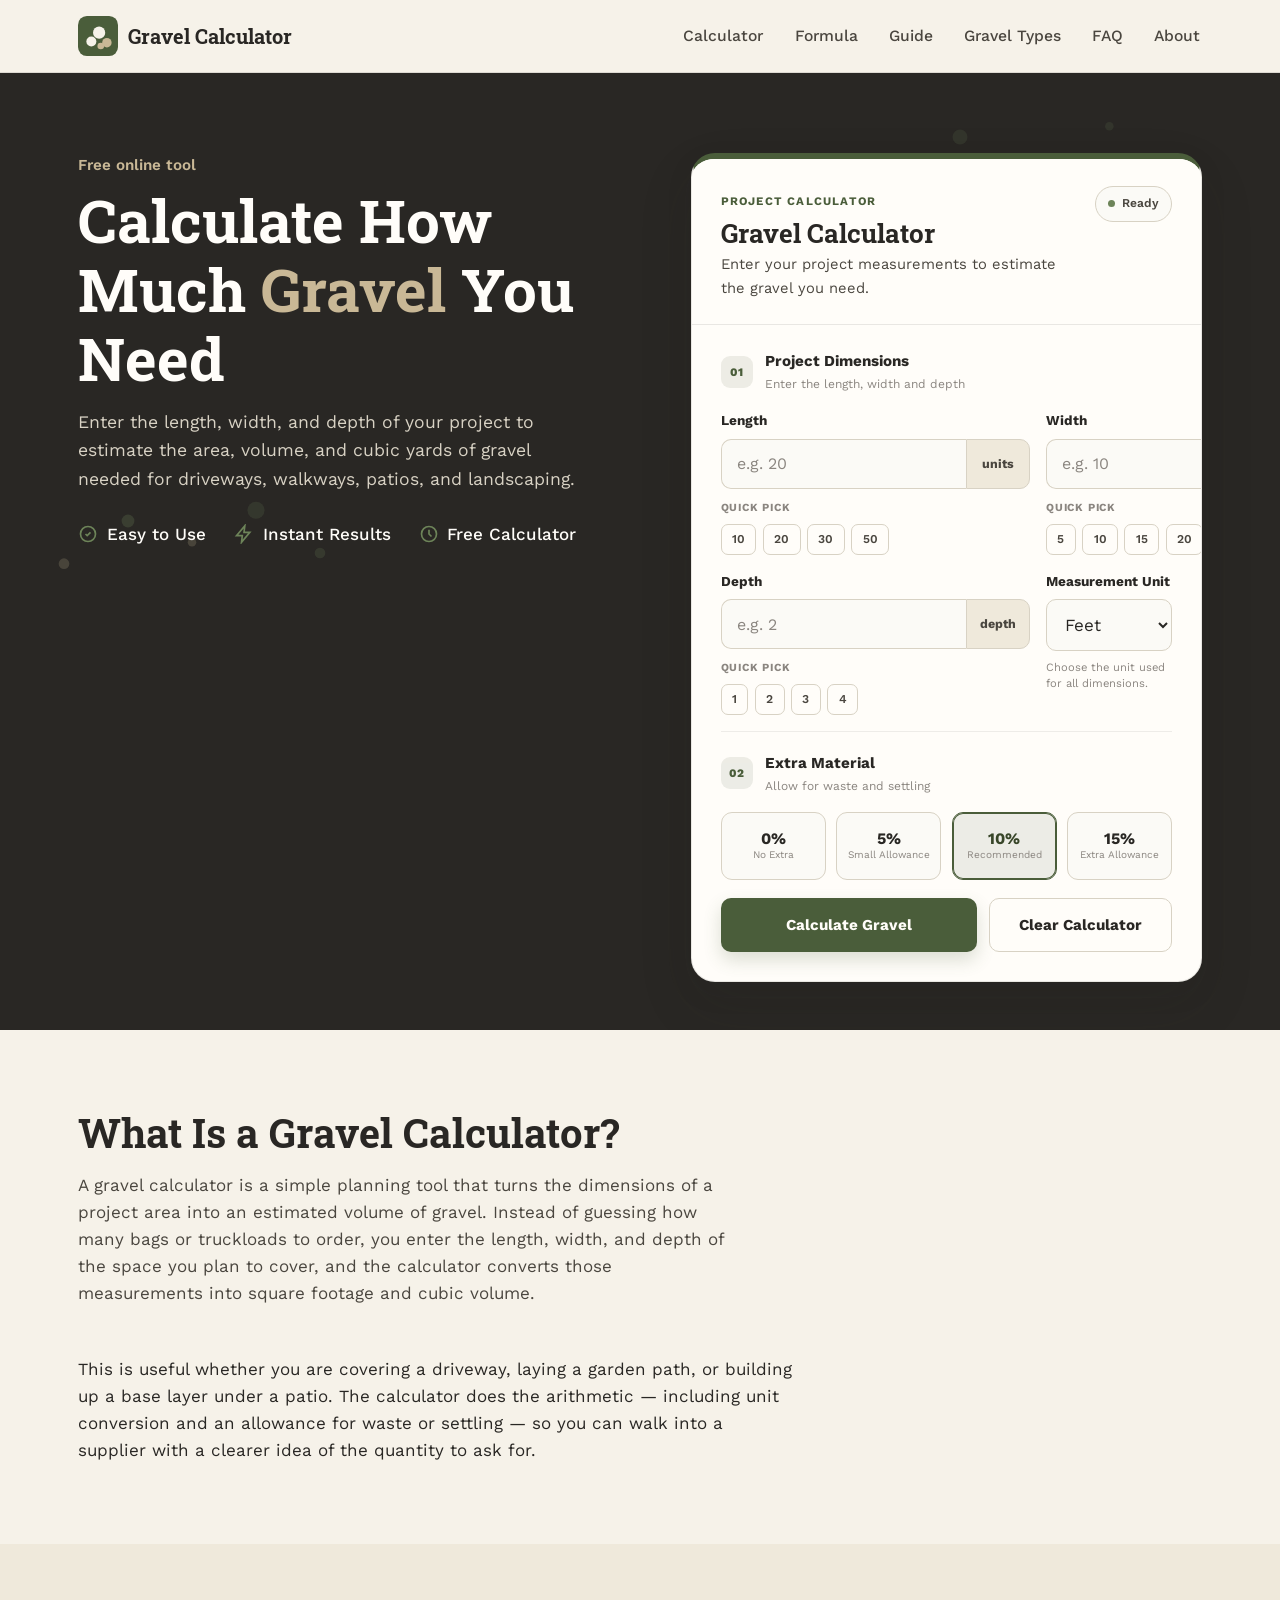
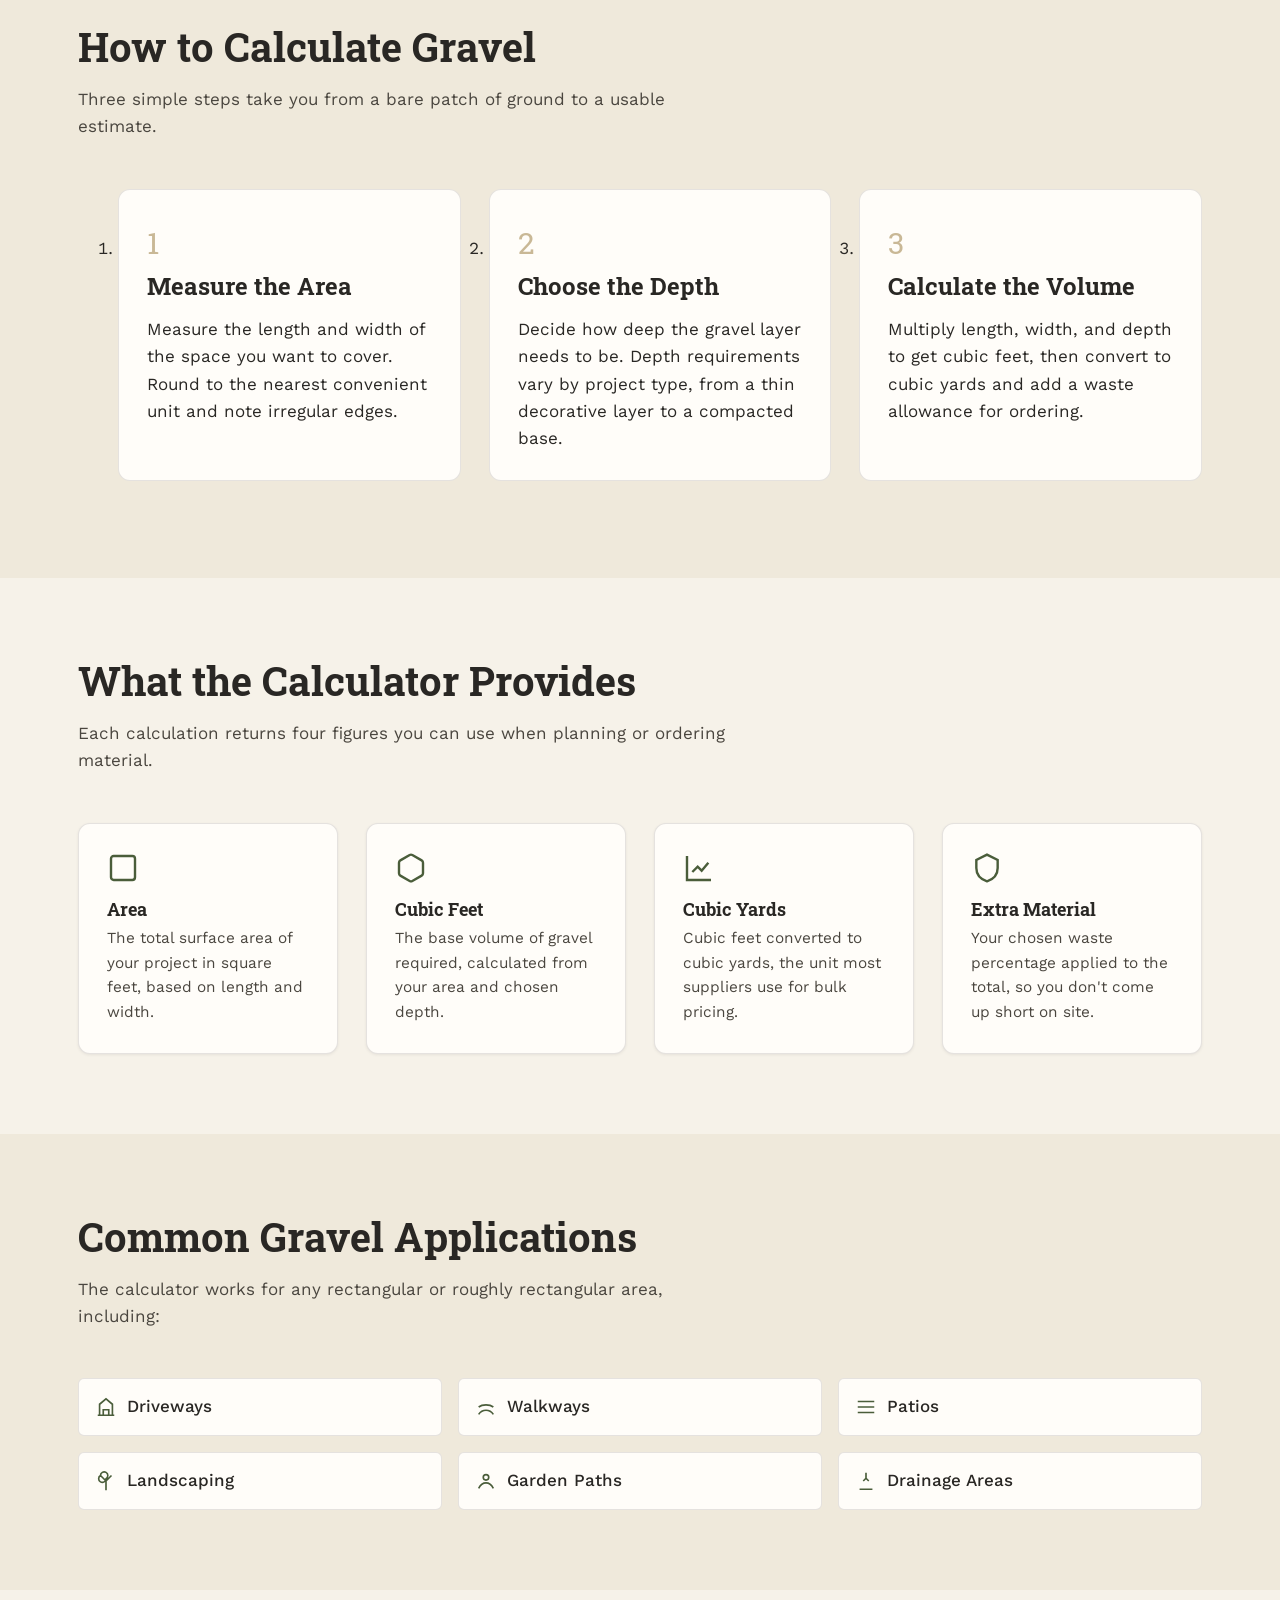
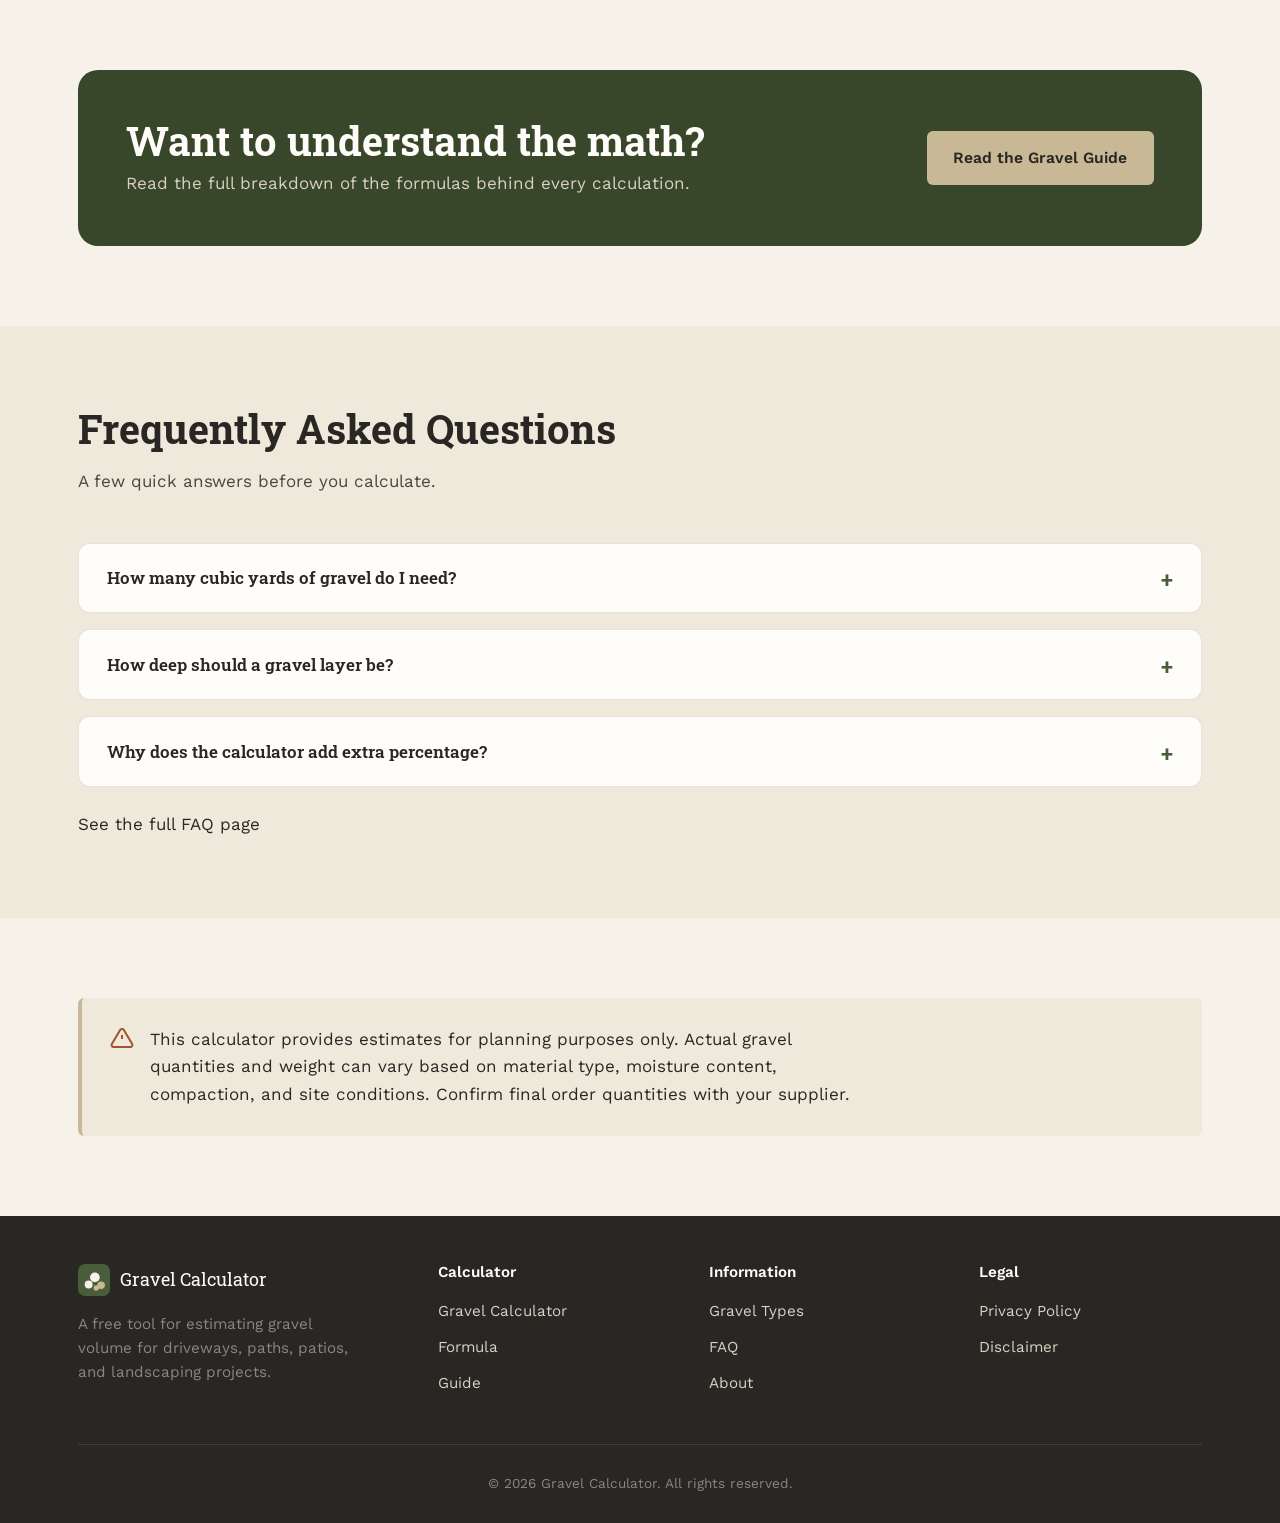
==== commit 13c1187e: "Update website domain" ====
--- a/index.html
+++ b/index.html
@@ -4,15 +4,16 @@
   <meta charset="UTF-8">
   <meta name="viewport" content="width=device-width, initial-scale=1.0">
   <title>Gravel Calculator — Estimate Gravel Volume for Any Project</title>
-  <meta name="description" content="Free online gravel calculator. Enter length, width, and depth to estimate area, cubic feet, and cubic yards of gravel needed for driveways, paths, and patios.">
+  <meta name="description" content="Free gravel calculator to estimate the cubic yards, cubic feet, and tons of gravel for your project. Enter your dimensions and get quick material estimate.">
   <meta name="robots" content="index, follow">
-  <link rel="canonical" href="https://YOURDOMAIN.com/">
+  <link rel="canonical" href="https://gravel-calculator-nu.vercel.app">
   <link rel="icon" type="image/svg+xml" href="assets/favicon.svg">
   <link rel="icon" type="image/png" href="assets/favicon.png">
   <meta property="og:type" content="website">
   <meta property="og:title" content="Gravel Calculator — Estimate Gravel Volume for Any Project">
   <meta property="og:description" content="Free online gravel calculator. Estimate area, cubic feet, and cubic yards of gravel needed for your project in seconds.">
-  <meta property="og:url" content="https://YOURDOMAIN.com/">
+  <meta property="og:url" content="https://gravel-calculator-nu.vercel.app">
+  <meta name="google-site-verification" content="F35rqbBVg6ENbyYrUl2NkJEeMcFJ85l4w1VI4RaCMEo" />
   <link rel="preconnect" href="https://fonts.googleapis.com">
   <link href="https://fonts.googleapis.com/css2?family=Roboto+Slab:wght@400;700&family=Work+Sans:wght@400;500;600;700&display=swap" rel="stylesheet">
   <link rel="stylesheet" href="style.css">
@@ -67,76 +68,511 @@
           </ul>
         </div>
 
-        <div class="calc-card">
-          <h2>Gravel Calculator</h2>
-          <p class="calc-sub">Fill in your project measurements below.</p>
-          <form id="gravel-calculator-form" novalidate>
-            <div class="field-row">
-              <div class="field">
-                <label for="length">Length</label>
-                <input type="number" id="length" name="length" step="any" min="0" placeholder="e.g. 20" required>
-              </div>
-              <div class="field">
-                <label for="width">Width</label>
-                <input type="number" id="width" name="width" step="any" min="0" placeholder="e.g. 10" required>
-              </div>
-            </div>
-            <div class="field-row">
-              <div class="field">
-                <label for="depth">Depth</label>
-                <input type="number" id="depth" name="depth" step="any" min="0" placeholder="e.g. 2" required>
-              </div>
-              <div class="field">
-                <label for="unit">Measurement Unit</label>
-                <select id="unit" name="unit">
-                  <option value="feet">Feet</option>
-                  <option value="meters">Meters</option>
-                  <option value="inches">Inches</option>
-                  <option value="centimeters">Centimeters</option>
-                </select>
-              </div>
-            </div>
-            <div class="field">
-              <label for="waste">Extra / Waste</label>
-              <select id="waste" name="waste">
-                <option value="0">0%</option>
-                <option value="5">5%</option>
-                <option value="10" selected>10%</option>
-                <option value="15">15%</option>
-                <option value="20">20%</option>
-              </select>
-            </div>
-
-            <div class="calc-actions">
-              <button type="submit" class="btn btn-primary">Calculate Gravel</button>
-              <button type="button" id="calc-reset" class="btn btn-secondary">Clear Calculator</button>
-            </div>
-
-            <p class="calc-error" id="calc-error" role="alert" hidden></p>
-
-            <div class="calc-results" id="calc-results" hidden>
-              <div class="results-grid">
-                <div class="result-item">
-                  <span class="result-label">Area</span>
-                  <span class="result-value" id="result-area">—</span>
-                </div>
-                <div class="result-item">
-                  <span class="result-label">Cubic Feet (adjusted)</span>
-                  <span class="result-value" id="result-cubic-feet">—</span>
-                </div>
-                <div class="result-item">
-                  <span class="result-label">Cubic Yards (adjusted)</span>
-                  <span class="result-value" id="result-cubic-yards">—</span>
-                </div>
-                <div class="result-item">
-                  <span class="result-label">Extra Added</span>
-                  <span class="result-value" id="result-waste">—</span>
-                </div>
-              </div>
-              <p class="calc-note">These figures are estimates. Actual gravel volume and weight vary by material type, moisture, and compaction. Depth conversions use the depth value entered above.</p>
-            </div>
-          </form>
-        </div>
+       <div class="calc-card">
+
+  <!-- CALCULATOR HEADER -->
+  <div class="calc-header">
+    <div>
+      <span class="calc-eyebrow">PROJECT CALCULATOR</span>
+      <h2>Gravel Calculator</h2>
+      <p class="calc-sub">
+        Enter your project measurements to estimate the gravel you need.
+      </p>
+    </div>
+
+    <div class="calc-status">
+      <span class="status-dot"></span>
+      Ready
+    </div>
+  </div>
+
+
+  <!-- CALCULATOR FORM -->
+  <form id="gravel-calculator-form" novalidate>
+
+
+    <!-- STEP 1 -->
+    <div class="calc-section-title">
+      <span class="calc-step">01</span>
+
+      <div>
+        <strong>Project Dimensions</strong>
+        <small>Enter the length, width and depth</small>
+      </div>
+    </div>
+
+
+    <!-- LENGTH + WIDTH -->
+    <div class="field-row">
+
+      <div class="field">
+        <label for="length">
+          Length
+        </label>
+
+        <div class="input-wrap">
+          <input
+            type="number"
+            id="length"
+            name="length"
+            step="any"
+            min="0"
+            placeholder="e.g. 20"
+            required
+          >
+
+          <span class="input-unit">units</span>
+        </div>
+
+        <div class="quick-pick">
+          <span>Quick pick</span>
+
+          <button
+            type="button"
+            class="quick-value"
+            data-target="length"
+            data-value="10"
+          >
+            10
+          </button>
+
+          <button
+            type="button"
+            class="quick-value"
+            data-target="length"
+            data-value="20"
+          >
+            20
+          </button>
+
+          <button
+            type="button"
+            class="quick-value"
+            data-target="length"
+            data-value="30"
+          >
+            30
+          </button>
+
+          <button
+            type="button"
+            class="quick-value"
+            data-target="length"
+            data-value="50"
+          >
+            50
+          </button>
+        </div>
+      </div>
+
+
+      <div class="field">
+        <label for="width">
+          Width
+        </label>
+
+        <div class="input-wrap">
+          <input
+            type="number"
+            id="width"
+            name="width"
+            step="any"
+            min="0"
+            placeholder="e.g. 10"
+            required
+          >
+
+          <span class="input-unit">units</span>
+        </div>
+
+        <div class="quick-pick">
+          <span>Quick pick</span>
+
+          <button
+            type="button"
+            class="quick-value"
+            data-target="width"
+            data-value="5"
+          >
+            5
+          </button>
+
+          <button
+            type="button"
+            class="quick-value"
+            data-target="width"
+            data-value="10"
+          >
+            10
+          </button>
+
+          <button
+            type="button"
+            class="quick-value"
+            data-target="width"
+            data-value="15"
+          >
+            15
+          </button>
+
+          <button
+            type="button"
+            class="quick-value"
+            data-target="width"
+            data-value="20"
+          >
+            20
+          </button>
+        </div>
+      </div>
+
+    </div>
+
+
+    <!-- DEPTH + UNIT -->
+    <div class="field-row">
+
+      <div class="field">
+        <label for="depth">
+          Depth
+        </label>
+
+        <div class="input-wrap">
+          <input
+            type="number"
+            id="depth"
+            name="depth"
+            step="any"
+            min="0"
+            placeholder="e.g. 2"
+            required
+          >
+
+          <span class="input-unit">depth</span>
+        </div>
+
+        <div class="quick-pick">
+          <span>Quick pick</span>
+
+          <button
+            type="button"
+            class="quick-value"
+            data-target="depth"
+            data-value="1"
+          >
+            1
+          </button>
+
+          <button
+            type="button"
+            class="quick-value"
+            data-target="depth"
+            data-value="2"
+          >
+            2
+          </button>
+
+          <button
+            type="button"
+            class="quick-value"
+            data-target="depth"
+            data-value="3"
+          >
+            3
+          </button>
+
+          <button
+            type="button"
+            class="quick-value"
+            data-target="depth"
+            data-value="4"
+          >
+            4
+          </button>
+        </div>
+      </div>
+
+
+      <div class="field">
+        <label for="unit">
+          Measurement Unit
+        </label>
+
+        <select id="unit" name="unit">
+
+          <option value="feet">
+            Feet
+          </option>
+
+          <option value="meters">
+            Meters
+          </option>
+
+          <option value="inches">
+            Inches
+          </option>
+
+          <option value="centimeters">
+            Centimeters
+          </option>
+
+        </select>
+
+        <div class="option-note">
+          Choose the unit used for all dimensions.
+        </div>
+      </div>
+
+    </div>
+
+
+    <!-- STEP 2 -->
+    <div class="calc-section-title calc-section-spacing">
+
+      <span class="calc-step">02</span>
+
+      <div>
+        <strong>Extra Material</strong>
+        <small>Allow for waste and settling</small>
+      </div>
+
+    </div>
+
+
+    <!-- WASTE OPTIONS -->
+    <div class="waste-options">
+
+      <label class="waste-option">
+
+        <input
+          type="radio"
+          name="waste-option"
+          value="0"
+          data-waste-value="0"
+        >
+
+        <span class="waste-card">
+          <strong>0%</strong>
+          <small>No Extra</small>
+        </span>
+
+      </label>
+
+
+      <label class="waste-option">
+
+        <input
+          type="radio"
+          name="waste-option"
+          value="5"
+          data-waste-value="5"
+        >
+
+        <span class="waste-card">
+          <strong>5%</strong>
+          <small>Small Allowance</small>
+        </span>
+
+      </label>
+
+
+      <label class="waste-option">
+
+        <input
+          type="radio"
+          name="waste-option"
+          value="10"
+          data-waste-value="10"
+          checked
+        >
+
+        <span class="waste-card">
+          <strong>10%</strong>
+          <small>Recommended</small>
+        </span>
+
+      </label>
+
+
+      <label class="waste-option">
+
+        <input
+          type="radio"
+          name="waste-option"
+          value="15"
+          data-waste-value="15"
+        >
+
+        <span class="waste-card">
+          <strong>15%</strong>
+          <small>Extra Allowance</small>
+        </span>
+
+      </label>
+
+    </div>
+
+
+    <!-- KEEP EXISTING WASTE FIELD FOR JS -->
+    <div class="field hidden-waste-field">
+
+      <label for="waste">
+        Extra / Waste
+      </label>
+
+      <select id="waste" name="waste">
+
+        <option value="0">
+          0%
+        </option>
+
+        <option value="5">
+          5%
+        </option>
+
+        <option value="10" selected>
+          10%
+        </option>
+
+        <option value="15">
+          15%
+        </option>
+
+        <option value="20">
+          20%
+        </option>
+
+      </select>
+
+    </div>
+
+
+    <!-- ACTIONS -->
+    <div class="calc-actions">
+
+      <button
+        type="submit"
+        class="btn btn-primary"
+      >
+        Calculate Gravel
+      </button>
+
+      <button
+        type="button"
+        id="calc-reset"
+        class="btn btn-secondary"
+      >
+        Clear Calculator
+      </button>
+
+    </div>
+
+
+    <!-- ERROR -->
+    <p
+      class="calc-error"
+      id="calc-error"
+      role="alert"
+      hidden
+    ></p>
+
+
+    <!-- RESULTS -->
+    <div
+      class="calc-results"
+      id="calc-results"
+      hidden
+    >
+
+      <div class="result-heading">
+        <span class="result-check">✓</span>
+
+        <div>
+          <strong>Your Estimate</strong>
+          <small>Calculated from your project dimensions</small>
+        </div>
+      </div>
+
+
+      <div class="results-grid">
+
+        <div class="result-item result-primary">
+
+          <span class="result-label">
+            Cubic Yards
+          </span>
+
+          <span
+            class="result-value"
+            id="result-cubic-yards"
+          >
+            —
+          </span>
+
+        </div>
+
+
+        <div class="result-item">
+
+          <span class="result-label">
+            Area
+          </span>
+
+          <span
+            class="result-value"
+            id="result-area"
+          >
+            —
+          </span>
+
+        </div>
+
+
+        <div class="result-item">
+
+          <span class="result-label">
+            Cubic Feet
+          </span>
+
+          <span
+            class="result-value"
+            id="result-cubic-feet"
+          >
+            —
+          </span>
+
+        </div>
+
+
+        <div class="result-item">
+
+          <span class="result-label">
+            Extra Added
+          </span>
+
+          <span
+            class="result-value"
+            id="result-waste"
+          >
+            —
+          </span>
+
+        </div>
+
+      </div>
+
+
+      <p class="calc-note">
+        These figures are estimates. Actual gravel volume and
+        weight can vary based on material type, moisture,
+        compaction, and site conditions.
+      </p>
+
+    </div>
+
+  </form>
+
+</div>
       </div>
     </section>
 
--- a/style.css
+++ b/style.css
@@ -263,110 +263,887 @@
 .hero-benefits svg { width: 20px; height: 20px; flex-shrink: 0; color: var(--color-moss-light); }
 
 /* ---------- Calculator Card ---------- */
+
 .calc-card {
   background: var(--color-white);
   color: var(--color-ink);
-  border-radius: var(--radius-lg);
-  box-shadow: var(--shadow-card);
-  padding: var(--space-md);
+
+  border-radius: 24px;
+
+  box-shadow:
+    0 10px 28px rgba(41, 39, 36, 0.08),
+    0 24px 55px rgba(41, 39, 36, 0.12);
+
+  padding: 0;
+
+  border: 1px solid rgba(41, 39, 36, 0.10);
+
+  overflow: hidden;
+
   border-top: 6px solid var(--color-moss);
 }
-.calc-card h2 {
-  font-size: 1.4rem;
-  margin-bottom: 0.25rem;
-}
+
+
+/* ---------- Calculator Header ---------- */
+
+.calc-header {
+  padding: 1.7rem 1.8rem 1.5rem;
+
+  background: var(--color-white);
+
+  border-bottom: 1px solid rgba(41, 39, 36, 0.10);
+}
+
+
+.calc-header > div:first-child {
+  min-width: 0;
+}
+
+
+.calc-eyebrow {
+  display: inline-block;
+
+  margin-bottom: 0.45rem;
+
+  color: var(--color-moss);
+
+  font-size: 0.72rem;
+
+  font-weight: 700;
+
+  letter-spacing: 1.2px;
+
+  text-transform: uppercase;
+}
+
+
+.calc-header h2 {
+  font-size: 1.65rem;
+
+  margin-bottom: 0.3rem;
+
+  color: var(--color-ink);
+}
+
+
 .calc-sub {
   color: var(--color-ink-soft);
+
+  font-size: 0.92rem;
+
+  margin: 0;
+}
+
+
+.calc-status {
+  display: inline-flex;
+
+  align-items: center;
+
+  gap: 0.45rem;
+
+  white-space: nowrap;
+
+  padding: 0.45rem 0.75rem;
+
+  border-radius: 999px;
+
+  border: 1px solid var(--color-stone-light);
+
+  background: #fbfaf6;
+
+  color: var(--color-ink-soft);
+
+  font-size: 0.75rem;
+
+  font-weight: 600;
+}
+
+
+.calc-status .status-dot {
+  width: 7px;
+
+  height: 7px;
+
+  border-radius: 50%;
+
+  background: var(--color-moss-light);
+
+  display: inline-block;
+}
+
+
+.calc-header {
+  display: flex;
+
+  align-items: flex-start;
+
+  justify-content: space-between;
+
+  gap: 1rem;
+}
+
+
+/* ---------- Form ---------- */
+
+#gravel-calculator-form {
+  padding: 1.5rem 1.8rem 1.8rem;
+}
+
+
+/* ---------- Section Titles ---------- */
+
+.calc-section-title {
+  display: flex;
+
+  align-items: center;
+
+  gap: 0.75rem;
+
+  margin-bottom: 1rem;
+}
+
+
+.calc-section-spacing {
+  margin-top: 0.5rem;
+
+  padding-top: 1.2rem;
+
+  border-top: 1px solid rgba(41, 39, 36, 0.08);
+}
+
+
+.calc-step {
+  width: 32px;
+
+  height: 32px;
+
+  flex: 0 0 32px;
+
+  display: flex;
+
+  align-items: center;
+
+  justify-content: center;
+
+  border-radius: 9px;
+
+  background: rgba(74, 93, 58, 0.10);
+
+  color: var(--color-moss);
+
+  font-size: 0.72rem;
+
+  font-weight: 800;
+}
+
+
+.calc-section-title strong {
+  display: block;
+
+  color: var(--color-ink);
+
   font-size: 0.95rem;
-  margin-bottom: var(--space-md);
-}
+}
+
+
+.calc-section-title small {
+  display: block;
+
+  margin-top: 0.12rem;
+
+  color: var(--color-stone);
+
+  font-size: 0.75rem;
+}
+
+
+/* ---------- Field Layout ---------- */
+
 .field-row {
   display: grid;
+
   grid-template-columns: 1fr 1fr;
-  gap: var(--space-sm);
-}
+
+  gap: 1rem;
+
+  margin-bottom: 1rem;
+}
+
+
 .field {
-  margin-bottom: var(--space-sm);
-}
+  margin-bottom: 0;
+}
+
+
 .field label {
   display: block;
-  font-weight: 600;
-  font-size: 0.9rem;
-  margin-bottom: 0.35rem;
+
+  font-weight: 700;
+
+  font-size: 0.85rem;
+
+  margin-bottom: 0.45rem;
+
   color: var(--color-ink);
 }
-.field input,
+
+
+/* ---------- Inputs ---------- */
+
+.input-wrap {
+  display: flex;
+
+  align-items: stretch;
+
+  width: 100%;
+}
+
+
+.input-wrap input {
+  flex: 1;
+
+  min-width: 0;
+
+  padding: 0.88rem 0.95rem;
+
+  border: 1px solid var(--color-stone-light);
+
+  border-right: 0;
+
+  border-radius: 10px 0 0 10px;
+
+  background: #fbfaf6;
+
+  color: var(--color-ink);
+
+  font-size: 1rem;
+
+  outline: none;
+
+  transition:
+    border-color 0.2s ease,
+    background-color 0.2s ease,
+    box-shadow 0.2s ease;
+}
+
+
+.input-wrap input:focus {
+  border-color: var(--color-moss);
+
+  background: var(--color-white);
+
+  box-shadow:
+    0 0 0 3px rgba(74, 93, 58, 0.10);
+}
+
+
+.input-wrap input::placeholder {
+  color: var(--color-stone);
+}
+
+
+.input-unit {
+  min-width: 64px;
+
+  display: flex;
+
+  align-items: center;
+
+  justify-content: center;
+
+  padding: 0 0.75rem;
+
+  border: 1px solid var(--color-stone-light);
+
+  border-radius: 0 10px 10px 0;
+
+  background: var(--color-cream-dim);
+
+  color: var(--color-ink-soft);
+
+  font-size: 0.78rem;
+
+  font-weight: 700;
+}
+
+
+/* ---------- Normal Select ---------- */
+
 .field select {
   width: 100%;
-  padding: 0.75rem 0.85rem;
+
+  min-height: 52px;
+
+  padding: 0.78rem 0.9rem;
+
   border: 1px solid var(--color-stone-light);
-  border-radius: var(--radius-sm);
-  background: var(--color-cream);
+
+  border-radius: 10px;
+
+  background: #fbfaf6;
+
   color: var(--color-ink);
-}
-.field input:focus,
+
+  outline: none;
+
+  cursor: pointer;
+
+  transition:
+    border-color 0.2s ease,
+    background-color 0.2s ease,
+    box-shadow 0.2s ease;
+}
+
+
 .field select:focus {
   border-color: var(--color-moss);
-}
+
+  background: var(--color-white);
+
+  box-shadow:
+    0 0 0 3px rgba(74, 93, 58, 0.10);
+}
+
+
+/* ---------- Quick Pick ---------- */
+
+.quick-pick {
+  display: flex;
+
+  align-items: center;
+
+  flex-wrap: wrap;
+
+  gap: 0.4rem;
+
+  margin-top: 0.65rem;
+}
+
+
+.quick-pick > span {
+  width: 100%;
+
+  color: var(--color-stone);
+
+  font-size: 0.68rem;
+
+  font-weight: 700;
+
+  text-transform: uppercase;
+
+  letter-spacing: 0.8px;
+
+  margin-bottom: 0.05rem;
+}
+
+
+.quick-value {
+  min-height: 31px;
+
+  padding: 0.35rem 0.65rem;
+
+  border: 1px solid var(--color-stone-light);
+
+  border-radius: 7px;
+
+  background: var(--color-white);
+
+  color: var(--color-ink-soft);
+
+  font-size: 0.75rem;
+
+  font-weight: 600;
+
+  transition:
+    background-color 0.15s ease,
+    border-color 0.15s ease,
+    color 0.15s ease,
+    transform 0.15s ease;
+}
+
+
+.quick-value:hover {
+  background: rgba(74, 93, 58, 0.08);
+
+  border-color: var(--color-moss-light);
+
+  color: var(--color-moss-dark);
+
+  transform: translateY(-1px);
+}
+
+
+.quick-value.active {
+  background: var(--color-moss);
+
+  border-color: var(--color-moss);
+
+  color: var(--color-white);
+}
+
+
+/* ---------- Unit Note ---------- */
+
+.option-note {
+  margin-top: 0.55rem;
+
+  color: var(--color-stone);
+
+  font-size: 0.7rem;
+
+  line-height: 1.45;
+}
+
+
+/* ---------- Waste Options ---------- */
+
+.waste-options {
+  display: grid;
+
+  grid-template-columns:
+    repeat(4, 1fr);
+
+  gap: 0.65rem;
+
+  margin-bottom: 1.1rem;
+}
+
+
+.waste-option {
+  position: relative;
+
+  display: block;
+
+  cursor: pointer;
+}
+
+
+.waste-option input {
+  position: absolute;
+
+  opacity: 0;
+
+  pointer-events: none;
+}
+
+
+.waste-card {
+  display: flex;
+
+  flex-direction: column;
+
+  align-items: center;
+
+  justify-content: center;
+
+  gap: 0.15rem;
+
+  min-height: 68px;
+
+  padding: 0.65rem 0.4rem;
+
+  background: #fbfaf6;
+
+  border: 1px solid var(--color-stone-light);
+
+  border-radius: 11px;
+
+  text-align: center;
+
+  transition:
+    border-color 0.2s ease,
+    background-color 0.2s ease,
+    transform 0.15s ease,
+    box-shadow 0.2s ease;
+}
+
+
+.waste-card strong {
+  color: var(--color-ink);
+
+  font-size: 1rem;
+
+  line-height: 1;
+}
+
+
+.waste-card small {
+  color: var(--color-stone);
+
+  font-size: 0.63rem;
+
+  line-height: 1.2;
+}
+
+
+.waste-option:hover .waste-card {
+  border-color: var(--color-moss-light);
+
+  transform: translateY(-1px);
+}
+
+
+.waste-option input:checked + .waste-card {
+  background: rgba(74, 93, 58, 0.10);
+
+  border-color: var(--color-moss);
+
+  box-shadow:
+    inset 0 0 0 1px var(--color-moss);
+}
+
+
+.waste-option input:checked + .waste-card strong {
+  color: var(--color-moss-dark);
+}
+
+
+/* ---------- Hidden Original Waste Field ---------- */
+
+.hidden-waste-field {
+  display: none;
+}
+
+
+/* ---------- Buttons ---------- */
+
 .calc-actions {
-  display: flex;
-  gap: var(--space-sm);
-  margin-top: var(--space-sm);
-}
-.calc-actions .btn { flex: 1; }
+  display: grid;
+
+  grid-template-columns: 1.4fr 1fr;
+
+  gap: 0.75rem;
+
+  margin-top: 0.3rem;
+}
+
+
+.calc-actions .btn {
+  width: 100%;
+
+  min-height: 54px;
+
+  border-radius: 10px;
+
+  font-weight: 700;
+
+  font-size: 0.95rem;
+}
+
+
+.calc-actions .btn-primary {
+  background: var(--color-moss);
+
+  color: var(--color-white);
+
+  box-shadow:
+    0 8px 18px rgba(74, 93, 58, 0.20);
+}
+
+
+.calc-actions .btn-primary:hover {
+  background: var(--color-moss-dark);
+
+  transform: translateY(-1px);
+}
+
+
+.calc-actions .btn-secondary {
+  background: var(--color-white);
+
+  color: var(--color-ink);
+
+  border: 1px solid var(--color-stone-light);
+}
+
+
+.calc-actions .btn-secondary:hover {
+  background: var(--color-cream);
+
+  border-color: var(--color-stone);
+}
+
+
+/* ---------- Error ---------- */
 
 .calc-error {
-  background: rgba(161, 85, 44, 0.1);
-  border: 1px solid rgba(161, 85, 44, 0.35);
+  background: rgba(161, 85, 44, 0.08);
+
+  border: 1px solid rgba(161, 85, 44, 0.28);
+
   color: var(--color-rust);
+
   padding: 0.85rem 1rem;
-  border-radius: var(--radius-sm);
+
+  border-radius: 9px;
+
+  font-size: 0.88rem;
+
+  margin-top: 1rem;
+}
+
+
+.calc-error[hidden] {
+  display: none;
+}
+
+
+/* ---------- Results ---------- */
+
+.calc-results {
+  margin-top: 1.35rem;
+
+  padding: 1.1rem;
+
+  border: 1px solid rgba(74, 93, 58, 0.18);
+
+  border-radius: 15px;
+
+  background:
+    linear-gradient(
+      135deg,
+      rgba(74, 93, 58, 0.07),
+      rgba(201, 184, 150, 0.12)
+    );
+}
+
+
+.calc-results[hidden] {
+  display: none;
+}
+
+
+.result-heading {
+  display: flex;
+
+  align-items: center;
+
+  gap: 0.65rem;
+
+  margin-bottom: 0.85rem;
+
+  padding-bottom: 0.75rem;
+
+  border-bottom: 1px solid rgba(41, 39, 36, 0.08);
+}
+
+
+.result-check {
+  width: 31px;
+
+  height: 31px;
+
+  flex: 0 0 31px;
+
+  display: flex;
+
+  align-items: center;
+
+  justify-content: center;
+
+  border-radius: 50%;
+
+  background: var(--color-moss);
+
+  color: var(--color-white);
+
+  font-size: 0.85rem;
+
+  font-weight: 800;
+}
+
+
+.result-heading strong {
+  display: block;
+
   font-size: 0.92rem;
-  margin-top: var(--space-sm);
-}
-.calc-error[hidden] { display: none; }
-
-.calc-results {
-  margin-top: var(--space-md);
-  padding-top: var(--space-md);
-  border-top: var(--border-hairline);
-}
-.calc-results[hidden] { display: none; }
+
+  color: var(--color-ink);
+}
+
+
+.result-heading small {
+  display: block;
+
+  margin-top: 0.08rem;
+
+  color: var(--color-stone);
+
+  font-size: 0.7rem;
+}
+
+
 .results-grid {
   display: grid;
-  grid-template-columns: repeat(2, 1fr);
-  gap: var(--space-sm);
-}
+
+  grid-template-columns:
+    repeat(2, 1fr);
+
+  gap: 0.65rem;
+}
+
+
 .result-item {
-  background: var(--color-cream);
-  border-radius: var(--radius-sm);
-  padding: var(--space-sm);
-}
+  background: var(--color-white);
+
+  border: 1px solid rgba(41, 39, 36, 0.08);
+
+  border-radius: 11px;
+
+  padding: 0.9rem;
+
+  box-shadow:
+    0 2px 7px rgba(41, 39, 36, 0.04);
+}
+
+
 .result-item .result-label {
   display: block;
-  font-size: 0.82rem;
+
+  font-size: 0.72rem;
+
   color: var(--color-ink-soft);
+
   font-weight: 600;
-  margin-bottom: 0.2rem;
-}
+
+  margin-bottom: 0.22rem;
+}
+
+
 .result-item .result-value {
+  display: block;
+
   font-family: var(--font-display);
-  font-size: 1.4rem;
+
+  font-size: 1.35rem;
+
+  line-height: 1.2;
+
   color: var(--color-moss-dark);
 }
+
+
+.result-primary {
+  grid-column: 1 / -1;
+
+  background:
+    linear-gradient(
+      135deg,
+      var(--color-moss),
+      var(--color-moss-dark)
+    );
+
+  border-color: var(--color-moss);
+
+  padding: 1.05rem;
+}
+
+
+.result-primary .result-label {
+  color: rgba(255, 255, 255, 0.78);
+}
+
+
+.result-primary .result-value {
+  color: var(--color-white);
+
+  font-size: 2rem;
+}
+
+
 .calc-note {
-  font-size: 0.85rem;
+  font-size: 0.76rem;
+
+  line-height: 1.5;
+
   color: var(--color-ink-soft);
-  margin-top: var(--space-sm);
-}
+
+  margin-top: 0.85rem;
+}
+
+
+/* ---------- Responsive ---------- */
 
 @media (max-width: 980px) {
-  .hero .container { grid-template-columns: 1fr; }
-}
+
+  .hero .container {
+    grid-template-columns: 1fr;
+  }
+
+}
+
+
+@media (max-width: 700px) {
+
+  .calc-header {
+    flex-direction: column;
+
+    padding: 1.4rem 1.25rem 1.25rem;
+  }
+
+
+  #gravel-calculator-form {
+    padding: 1.25rem;
+  }
+
+
+  .field-row {
+    grid-template-columns: 1fr;
+
+    gap: 0.85rem;
+  }
+
+
+  .waste-options {
+    grid-template-columns:
+      repeat(2, 1fr);
+  }
+
+
+  .calc-actions {
+    grid-template-columns: 1fr;
+
+    gap: 0.65rem;
+  }
+
+}
+
+
 @media (max-width: 480px) {
-  .field-row { grid-template-columns: 1fr; }
-  .results-grid { grid-template-columns: 1fr; }
-  .calc-actions { flex-direction: column; }
+
+  .calc-card {
+    border-radius: 18px;
+  }
+
+
+  .calc-header h2 {
+    font-size: 1.45rem;
+  }
+
+
+  .waste-options {
+    grid-template-columns:
+      repeat(2, 1fr);
+  }
+
+
+  .quick-value {
+    flex: 1 1 auto;
+
+    text-align: center;
+  }
+
+
+  .results-grid {
+    grid-template-columns: 1fr;
+  }
+
+
+  .result-primary {
+    grid-column: auto;
+  }
+
 }
 
 /* ---------- Sections ---------- */
